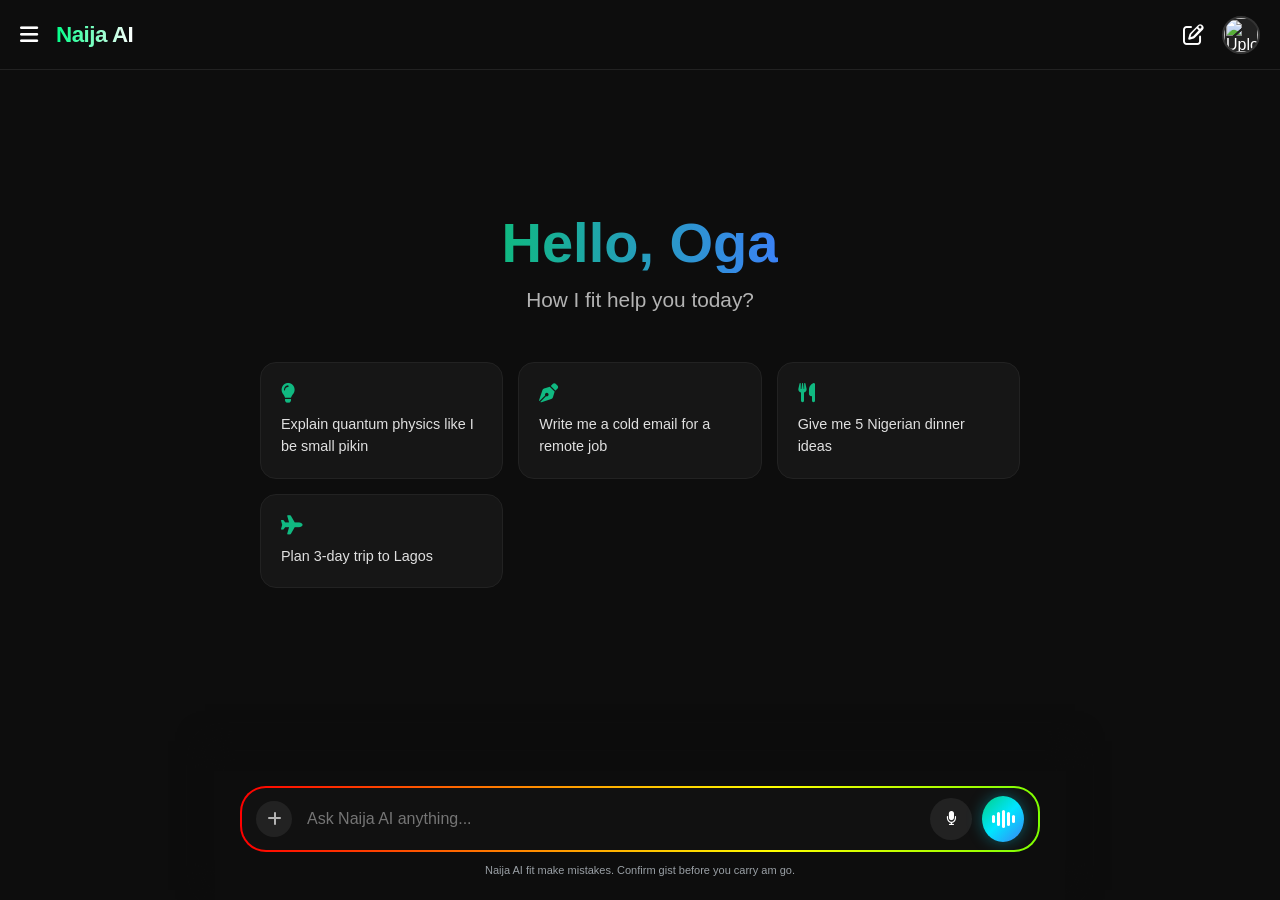
==== 9ja-ai/index.html @ 0561d351 "Update index.html" ====
<!DOCTYPE html>
<html lang="en">
<head>
    <meta charset="UTF-8">
    <meta name="viewport" content="width=device-width, initial-scale=1.0, maximum-scale=1.0, user-scalable=no">
    <title>Naija AI | Built by Emmanuel Odedina</title>
    <link rel="stylesheet" href="style.css">
    <link rel="stylesheet" href="https://cdnjs.cloudflare.com/ajax/libs/font-awesome/6.0.0/css/all.min.css">
 <link rel="stylesheet"href="https://cdnjs.cloudflare.com/ajax/libs/prism/1.29.0/themes/prism-tomorrow.min.css">
</head>
<body>
    <div class="app-container">
        <header class="main-interface">
            <div class="top-nav">
                <div class="nav-left">
                    <button id="menuBtn" class="icon-btn"><i class="fas fa-bars"></i></button>
                    <span class="logo-brand">Naija AI</span>
                </div>
                <div class="nav-right">
                    <button id="newChatBtn" class="icon-btn action-icon" onclick="window.location.reload()"><i class="far fa-edit"></i></button>
                    <div class="profile-wrapper">
                        <label for="profilePictureUpload" class="profile-area">
                            <img id="userImg" src="default-avatar.png" class="user-avatar" title="Upload new photo">
                            <input type="file" id="profilePictureUpload" hidden accept="image/*">
                        </label>
                    </div>
                </div>
            </div>
        </header>

        <main id="chatDisplay" class="chat-content">
            
            <div id="welcomeScreen" class="welcome-container">
                <h1 class="greeting">Hello, <span id="userName">Oga</span></h1>
                <p class="intro-text">How I fit help you today?</p>
                
                <div class="suggestion-grid">
                    <div class="suggestion-card" onclick="useSuggestion('Explain quantum physics like I be small pikin')">
                        <i class="fas fa-lightbulb"></i>
                        <p>Explain quantum physics like I be small pikin</p>
                    </div>
                    <div class="suggestion-card" onclick="useSuggestion('Write me a cold email for a remote job')">
                        <i class="fas fa-pen-nib"></i>
                        <p>Write me a cold email for a remote job</p>
                    </div>
                    <div class="suggestion-card" onclick="useSuggestion('Give me 5 Nigerian dinner ideas')">
                        <i class="fas fa-utensils"></i>
                        <p>Give me 5 Nigerian dinner ideas</p>
                    </div>
                    <div class="suggestion-card" onclick="useSuggestion('Plan 3-day trip to Lagos')">
                        <i class="fas fa-plane"></i>
                        <p>Plan 3-day trip to Lagos</p>
                    </div>
                </div>
            </div>
            
            <div id="thinkingIndicator" class="thinking-wrapper" style="display: none;">
                <div class="spinner"></div>
                <p class="thinking-text">Naija AI dey think...</p>
            </div>
        </main>

<footer class="rainbow-input-section">
    <div class="rainbow-border-box">
        <div class="input-container" id="expandingContainer">
            
    <div id="imagePreviewContainer" style="display: none;">
                <div class="preview-wrapper">
                    <img id="imagePreview" src="" alt="Preview">
                    <button id="removeImgBtn" type="button">&times;</button>
                </div>
            </div>

            <div class="input-row">
                <label for="imageUpload" class="plus-btn" title="Upload image">
                    <i class="fas fa-plus"></i> 
                </label>
                <input type="file" id="imageUpload" accept="image/*" style="opacity: 0; position: absolute; width: 1px; height: 1px; pointer-events: none;">
                
<textarea
    id="userInput"
    rows="1"
    placeholder="Ask Naija AI anything..."
    autocomplete="off"
    autocorrect="off"
    autocapitalize="sentences"
    spellcheck="false"></textarea>
                
                <div class="button-group">

<!-- Microphone -->
    <button
        class="mic-btn"
        id="micBtn"
        aria-label="Microphone">

        <i class="fas fa-microphone"></i>

    </button>
                    
    <!-- Voice Mode -->
    <button class="voice-btn" id="voiceBtn" aria-label="Voice conversation">

    <div class="voice-orb">
        <span></span>
        <span></span>
        <span></span>
        <span></span>
        <span></span>
    </div>

    </button>

    <!-- Send -->
            <button
                 class="arrow-send-btn"
                  id="sendBtn"
                  style="display:none;">

                <i class="fas fa-arrow-up"></i>

               </button>

              </div>
            </div>

        </div>
    </div>
    <p class="disclaimer">Naija AI fit make mistakes. Confirm gist before you carry am go.</p>
</footer>
        
        <div id="sidebar" class="sidebar">
            <div class="sidebar-header">
                <h3>Senior Features</h3>
                <button id="closeSidebar" class="icon-btn"><i class="fas fa-times"></i></button>
            </div>
            <ul class="feature-list">
                <li onclick="window.location.reload()"><i class="fas fa-plus"></i> New Gist</li>
                <li onclick="alert('Image mode coming soon!')"><i class="fas fa-image"></i> Create Image</li>
                <li id="logoutBtn"><i class="fas fa-sign-out-alt"></i> Log Out</li>
            </ul>
        </div>
    </div>

    <script src="https://cdnjs.cloudflare.com/ajax/libs/prism/1.29.0/prism.min.js"></script>

    <script src="https://cdnjs.cloudflare.com/ajax/libs/prism/1.29.0/components/prism-javascript.min.js"></script>

    <script src="https://cdnjs.cloudflare.com/ajax/libs/prism/1.29.0/components/prism-css.min.js"></script>

    <script src="https://cdnjs.cloudflare.com/ajax/libs/prism/1.29.0/components/prism-markup.min.js"></script>

    <script src="https://cdnjs.cloudflare.com/ajax/libs/prism/1.29.0/components/prism-json.min.js"></script>

    <script src="https://cdnjs.cloudflare.com/ajax/libs/prism/1.29.0/components/prism-python.min.js"></script>
    
    <script src="https://cdn.jsdelivr.net/npm/@supabase/supabase-js@2"></script>
    <script src="script.js" defer></script>
</body>
</html>
---- 9ja-ai/style.css ----
/* --- NAIJA AI MASTER STYLE (CHATGPT ARRANGED VERSION) --- */
:root {
    --bg: #0d0d0d;
    --card: #1a1a1a;
    --accent: #00ff88;
    --primary: #10b981;
    --error: #ff4d4d;
    --text: #ffffff;
    --text-dim: #b3b3b3;
    --border: #222;
}

* {
    margin: 0;
    padding: 0;
    box-sizing: border-box;
    font-family: 'Inter', -apple-system, BlinkMacSystemFont, sans-serif;
}

body {
    background-color: var(--bg);
    color: var(--text);
    height: 100vh;
    width: 100vw;
    overflow: hidden;
}

.app-container {
    display: flex;
    flex-direction: column;
    height: 100%;
}

/* --- FIXED TOP HEADER AREA --- */
.main-interface {
    position: fixed;
    top: 0;
    width: 100%;
    height: 70px;
    background: var(--bg);
    z-index: 1000;
    border-bottom: 1px solid var(--border);
    display: flex;
    align-items: center;
}

.top-nav {
    display: flex;
    justify-content: space-between;
    align-items: center;
    width: 100%;
    padding: 0 20px;
}

.nav-left,
.nav-right {
    display: flex;
    align-items: center;
    gap: 18px;
}

.logo-brand {
    font-size: 1.4rem;
    font-weight: 800;
    letter-spacing: -0.5px;
    background: linear-gradient(90deg, #00ff88, #ffffff);
    -webkit-background-clip: text;
    -webkit-text-fill-color: transparent;
}

.profile-area {
    width: 38px;
    height: 38px;
    border-radius: 50%;
    overflow: hidden;
    border: 2px solid #333;
    cursor: pointer;
    transition: 0.3s;
    background: #222;
    display: flex;
    justify-content: center;
    align-items: center;
}

.profile-area:hover {
    border-color: var(--accent);
}

.user-avatar {
    width: 100%;
    height: 100%;
    object-fit: cover;
}

.icon-btn {
    background: none;
    border: none;
    color: white;
    font-size: 1.3rem;
    cursor: pointer;
}

/* --- CHAT CONTENT --- */
.chat-content {
    flex: 1;
    overflow-y: auto;
    padding: 90px 14px 190px;
    display: flex;
    flex-direction: column;
    gap: 8px;
    scroll-behavior: smooth;
    -webkit-overflow-scrolling: touch;
}

/* SCROLLBAR */
.chat-content::-webkit-scrollbar {
    width: 4px;
}

.chat-content::-webkit-scrollbar-thumb {
    background: #333;
    border-radius: 10px;
}

/* --- CHAT DISPLAY --- */
#chatDisplay {
    display: flex;
    flex-direction: column;
    gap: 18px;
    width: 100%;
}

/* --- WELCOME SCREEN --- */
.welcome-container {
    margin: auto;
    display: flex;
    flex-direction: column;
    align-items: center;
    justify-content: center;

    width: 100%;
    max-width: 800px;

    text-align: center;
    padding: 40px 20px;

    animation: fadeIn 0.8s ease;
}

@keyframes fadeIn {
    from {
        opacity: 0;
        transform: translateY(10px);
    }

    to {
        opacity: 1;
        transform: translateY(0);
    }
}

.greeting {
    font-size: clamp(2rem, 8vw, 3.5rem);
    font-weight: 700;
    background: linear-gradient(to right, #10b981, #3b82f6);
    -webkit-background-clip: text;
    -webkit-text-fill-color: transparent;
    margin-bottom: 15px;
    line-height: 1.1;
}

.intro-text {
    color: var(--text-dim);
    font-size: clamp(1rem, 4vw, 1.3rem);
    margin-bottom: 50px;
}

/* --- SUGGESTIONS --- */
.suggestion-grid {
    display: grid;
    grid-template-columns: repeat(auto-fit, minmax(180px, 1fr));
    gap: 15px;
    width: 100%;
}

.suggestion-card {
    background: #161616;
    border: 1px solid #222;
    padding: 20px;
    border-radius: 16px;
    cursor: pointer;
    transition: all 0.3s ease;

    text-align: left;
    display: flex;
    flex-direction: column;
    gap: 12px;
}

.suggestion-card:hover {
    background: #1e1e1e;
    border-color: var(--primary);
    transform: translateY(-4px);
}

.suggestion-card i {
    color: var(--primary);
    font-size: 1.2rem;
}

.suggestion-card p {
    margin: 0;
    font-size: 0.9rem;
    color: #e0e0e0;
    line-height: 1.5;
}

/* ========================================================= */
/* ================= CHATGPT STYLE MESSAGES ================= */
/* ========================================================= */

/* AI MESSAGE CONTAINER */
.ai-msg-container {
    width: 100%;
    display: flex;
    flex-direction: column;
    align-items: flex-start;
    margin: 10px 0;
}

/* AI MESSAGE */
.ai-msg-bubble {
    max-width: min(90%, 750px);

    background: transparent;
    border: none;

    color: #ffffff;

    padding: 0;
    margin: 0;

    font-size: 15px;
    line-height: 1.7;

    white-space: normal;
    word-break: break-word;
    overflow-wrap: break-word;

    text-align: left;
    display: block;
}

/* REMOVE EXTRA SPACING */
.ai-msg-bubble *{
margin: 0 !important;
padding: 0 !important;
text-indent: 0 !important;
line-height: 1.7 !important;
}

.ai-msg-bubble p {
    display: block !important;
}

.ai-msg-bubble h1,
.ai-msg-bubble h2,
.ai-msg-bubble h3{
    margin:14px 0 8px;
    font-weight:700;
}

.ai-msg-bubble ul{
    padding-left:22px;
    margin:8px 0;
}

.ai-msg-bubble li{
    margin:6px 0;
}

.ai-msg-bubble blockquote{
    border-left:4px solid #10a37f;
    padding-left:12px;
    margin:12px 0;
    opacity:.9;
}

/* Inline code only */
.ai-msg-bubble :not(pre) > code{
    background:#2d2d2d;
    padding:2px 5px;
    border-radius:4px;
    font-family:monospace;
}

.ai-msg-bubble a{
    color:#4ea3ff;
    text-decoration:none;
}

.ai-msg-bubble a:hover{
    text-decoration:underline;
}

.typing-cursor{

display:inline-block;

margin-left:2px;

animation:blink 1s infinite;

font-weight:bold;

}

@keyframes blink{

0%{opacity:1;}

50%{opacity:0;}

100%{opacity:1;}

}

/* AI MESSAGE WRAPPER */
.ai-message-wrapper {
    display: flex;
    flex-direction: column;

    max-width: 100%;

    gap: 4px;

    width: 100%;
}

/* AI ACTIONS */
.ai-message-wrapper .message-actions {
    display: flex;
    align-items: center;

    gap: 4px;

    margin-top: 4px;

    opacity: 1;

    flex-wrap: wrap;

    justify-content: flex-start;
}

/* USER MESSAGE */
.user-msg-container {
    width: 100%;
    display: flex;
    justify-content: flex-end;
    align-items: flex-start;
    margin: 6px 0;
    animation: fadeIn 0.25s ease;
}

/* stack bubble above actions, keep everything right-aligned */
.user-message-wrapper {
    display: inline-flex;
    flex-direction: column;
    align-items: flex-end;
    width: auto;
    max-width: 75%;
    margin-left: auto;
    gap: 6px;
}

/* bubble: prevent collapsing for short phrases and allow normal wrapping for long messages */
.user-msg-bubble {
    background: #2a2a2a;
    color: #fff;

    padding: 10px 14px;
    border-radius: 18px;

    display: inline-block;
    width: auto;
    min-width: 72px;               /* <- increase so short phrases like \"Ok na\" stay on one line */
    max-width: 100%;

    line-height: 1.45;
    font-size: 15px;
    text-align: left;

    white-space: normal;           /* allow wrapping when message is long */
    word-break: normal;            /* avoid breaking words unexpectedly */
    overflow-wrap: break-word;

    box-shadow: 0 2px 8px rgba(0,0,0,.25);
    vertical-align: middle;
}

/* actions sit below the bubble in a horizontal row */
.user-message-wrapper .message-actions {
    display: flex;
    flex-direction: row;
    gap: 8px;
    align-items: center;
    justify-content: flex-end;
    flex-shrink: 0;
    margin-top: 0;
    padding: 0;
}

/* icon button sizing */
.user-message-wrapper .msg-action-btn {
    width: 32px;
    height: 32px;
    border-radius: 8px;
    display: inline-flex;
    align-items: center;
    justify-content: center;
}

/* images inside bubble shouldn't expand height */
.user-msg-bubble img {
    max-width: 100%;
    height: auto;
    display: block;
}

/* small-screen fallback */
@media (max-width: 360px) {
    .user-message-wrapper { max-width: 85%; }
    .user-msg-bubble { padding: 8px 10px; min-width: 56px; }
}

/* MESSAGE TEXT */
.msg-text {
    width: 100%;
    line-height: 1.8;
    color: #f5f5f5;
}

/* EDIT BUTTON */
.user-msg-container .edit-btn {
    position: static;

    width: 32px;
    height: 32px;

    border: none;
    border-radius: 8px;

    background: transparent;

    color: #9ca3af;

    display: flex;
    justify-content: center;
    align-items: center;

    cursor: pointer;

    transition: all 0.2s ease;
}

.user-msg-container .edit-btn:hover {
    background: rgba(255,255,255,0.08);
    color: #ffffff;
}

/* --- THINKING INDICATOR --- */
#thinkingIndicator {
    display: none;
    align-self: flex-start;
    align-items: center;
    gap: 10px;

    padding: 8px 0;

    color: var(--accent);
    font-style: italic;
    font-size: 14px;
}

#thinkingIndicator::before {
    content: '';

    width: 8px;
    height: 8px;

    background: var(--accent);
    border-radius: 50%;

    animation: pulse 1.5s infinite;
}

@keyframes pulse {
    0% {
        opacity: 0.4;
        transform: scale(0.9);
    }

    50% {
        opacity: 1;
        transform: scale(1.1);
    }

    100% {
        opacity: 0.4;
        transform: scale(0.9);
    }
}

/* --- INPUT SECTION --- */
.rainbow-input-section {
    position: fixed;
    bottom: 0;
    left: 50%;
    transform: translateX(-50%);

    width: 100%;
    max-width: 850px;

    padding: 15px 15px 20px 15px;

    background: var(--bg);

    box-shadow: 0 -20px 25px 10px var(--bg);

    z-index: 1000;

    display: flex;
    flex-direction: column;
    align-items: center;
    gap: 8px;
}

/* RAINBOW */
.rainbow-border-box {
    padding: 2px;

    border-radius: 26px;

    background: linear-gradient(
        90deg,
        #ff0000,
        #ffff00,
        #00ff00,
        #00ffff,
        #0000ff,
        #ff00ff,
        #ff0000
    );

    background-size: 400%;

    animation: moveRainbow 8s linear infinite;

    width: 100%;
    max-width: 800px;
}

@keyframes moveRainbow {
    0% {
        background-position: 0%;
    }

    100% {
        background-position: 400%;
    }
}

/* INPUT BOX */
.input-container {

    background: #111;

    border-radius: 24px;

    display: flex;
    flex-direction: column;

    padding: 10px 14px;

    gap: 10px;

    min-height: 52px;

    max-height: 240px;
}

/* Row */

.input-row {

    display: flex;

    align-items: center;

    width: 100%;

    gap: 10px;
}

/* TEXTAREA */

#userInput {

    flex: 1;

    background: transparent;

    border: none;

    outline: none;

    color: white;

    font-size: 16px;

    font-family: inherit;

    line-height: 24px;

    resize: none;

    overflow-y: hidden;

    min-height: 24px;

    max-height: 180px;

    padding: 0;

    margin: 0;
    
    white-space: pre-wrap;

    word-break: break-word;

    align-self: center;
}

/* IMAGE PREVIEW */
#imagePreviewContainer {
    display: none;

    width: 100%;

    padding: 6px 0 10px 0;

    border-bottom: 1px solid rgba(255,255,255,0.1);

    margin-bottom: 8px;

    align-items: center;
    justify-content: flex-start;
}

.preview-wrapper {
    position: relative;

    width: 60px;
    height: 60px;
}

#imagePreview {
    width: 100%;
    height: 100%;

    object-fit: cover;

    border-radius: 8px;

    border: 2px solid var(--accent);
}

#removeImgBtn {
    position: absolute;

    top: -5px;
    right: -5px;

    background: #ff4d4d;
    color: #ffffff;

    border: none;
    border-radius: 50%;

    width: 20px;
    height: 20px;

    font-size: 14px;

    display: flex;
    align-items: center;
    justify-content: center;

    cursor: pointer;
}

/* Right side buttons */
.button-group{
    display:flex;
    align-items:center;
    gap:10px;
}

/* Microphone */

.mic-btn{
    
    background:#222;

    color:#ffffff;

    cursor:pointer;

    transition:.25s;
}

.mic-btn:hover{
    background:#333;
    transform:scale(1.05);
}

.mic-btn,
.voice-btn,
.arrow-send-btn{

    width:42px;
    height:42px;

    border:none;
    border-radius:50%;

    display:flex;
    align-items:center;
    justify-content:center;

    flex-shrink:0;
}

/* ===========================
   NAIJA AI VOICE BUTTON
=========================== */

.voice-btn{

    border:none;

    background:transparent;

    cursor:pointer;

    padding:0;

    display:flex;

    align-items:center;

    justify-content:center;

}

/* Circle */

.voice-orb{

    width:46px;

    height:46px;

    border-radius:50%;

    display:flex;

    align-items:center;

    justify-content:center;

    gap:2px;

    background:linear-gradient(
        135deg,
        #00d084,
        #00e5ff,
        #3b82f6
    );

    box-shadow:0 0 15px rgba(0,229,255,.35);

    overflow:hidden;

}

/* Static waveform */

.voice-orb span{

    width:3px;

    background:#ffffff;

    border-radius:999px;

}

/* Heights */

.voice-orb span:nth-child(1){

    height:8px;

}

.voice-orb span:nth-child(2){

    height:14px;

}

.voice-orb span:nth-child(3){

    height:18px;

}

.voice-orb span:nth-child(4){

    height:14px;

}

.voice-orb span:nth-child(5){

    height:8px;

}

/* Send */

.arrow-send-btn{

    background:#fff;

    color:#000;

    cursor:pointer;

    transition:.25s;
}

.arrow-send-btn:hover{
    transform:scale(1.05);
}

.disclaimer{
    font-size:11px;
    color:#9aa0a6;
    text-align:center;
    padding:4px 0;
}

/* SIDEBAR */
.sidebar {
    position: fixed;
    top: 0;
    left: -280px;

    width: 260px;
    height: 100%;

    background: #111;

    border-right: 1px solid #222;

    transition: 0.3s ease;

    z-index: 2000;

    padding: 25px;
}

.sidebar.active {
    left: 0;
}

.feature-list {
    list-style: none;
    margin-top: 20px;
}

.feature-list li {
    padding: 15px 0;

    border-bottom: 1px solid #222;

    cursor: pointer;

    display: flex;
    align-items: center;
    gap: 12px;

    color: var(--text-dim);
}

/* ===========================
   CODE BLOCK
=========================== */

.code-block{
    margin:18px 0;
    background:#0d1117;
    border:1px solid #30363d;
    border-radius:12px;
    overflow:hidden;
}

/* Header */

.code-header{
    display:flex;
    justify-content:space-between;
    align-items:center;
    padding:12px 16px;
    background:#161b22;
    border-bottom:1px solid #30363d;
}

.code-header span{
    color:#8b949e;
    font-size:13px;
    font-weight:600;
    letter-spacing:.5px;
    text-transform:uppercase;
}

/* Copy button */

.copy-code-btn{
    display:flex;
    align-items:center;
    gap:6px;
    background:none;
    border:none;
    color:#8b949e;
    cursor:pointer;
    font-size:13px;
    padding:6px 10px;
    border-radius:6px;
    transition:.2s;
}

.copy-code-btn:hover{
    background:#21262d;
    color:#fff;
}

/* Code area */

.code-block pre{
    margin:0;
    padding:18px;
    overflow-x:auto;
    background:#0d1117;
}

/* Remove the ugly grey background */

.code-block pre code{
    display:block;
    background:none !important;
    padding:0 !important;
    margin:0 !important;
    border:none !important;
    border-radius:0 !important;

    color:#e6edf3;

    font-family:
        Consolas,
        Monaco,
        "Courier New",
        monospace;

    font-size:14px;
    line-height:1.75;
    white-space:pre;
}

/* Nice scrollbar */

.code-block pre::-webkit-scrollbar{
    height:8px;
}

.code-block pre::-webkit-scrollbar-thumb{
    background:#444;
    border-radius:4px;
}

.code-block pre::-webkit-scrollbar-track{
    background:transparent;
}

/* IMAGE INSIDE CHAT */
.msg-image-container {
    width: 100%;
    max-width: 240px;

    border-radius: 12px;

    overflow: hidden;

    border: 1px solid rgba(255,255,255,0.15);

    background: #111;
}

.msg-image-container img {
    width: 100%;
    height: auto;
    object-fit: contain;
    display: block;
}

/* SPEAK BUTTON */
.speak-btn-text {
    background: #222;

    border: 1px solid #444;

    color: white;

    padding: 6px 12px;

    border-radius: 18px;

    font-size: 0.85rem;
    font-weight: 600;

    display: flex;
    align-items: center;
    gap: 6px;

    cursor: pointer;

    transition: 0.2s;

    white-space: nowrap;

    margin-right: 5px;
}

.speak-btn-text i {
    font-size: 0.8rem;
    color: var(--accent);
}

.speak-btn-text:hover {
    background: #333;
    border-color: var(--accent);
}

.button-group {
    display: flex;
    align-items: center;
    flex-shrink: 0;
}

/* PLUS BUTTON */
.plus-btn {
    width: 36px;
    height: 36px;

    display: flex;
    align-items: center;
    justify-content: center;

    border-radius: 50%;

    background: #222;

    color: var(--text-dim);

    cursor: pointer;

    transition: all 0.3s ease;

    margin-right: 5px;

    flex-shrink: 0;
}

.plus-btn:hover {
    background: #333;
    color: var(--accent);
    transform: rotate(90deg);
}

.plus-btn i {
    font-size: 1rem;
}

/* MOBILE OPTIMIZATION */
@media (max-width: 768px) {

    .chat-content {
        padding-left: 12px;
        padding-right: 12px;
    }

    .ai-msg-bubble {
        max-width: 100%;
        font-size: 15px;
        line-height: 1.9;
    }

    .user-msg-bubble {
        max-width: 88%;
        font-size: 15px;
    }

    .greeting {
        font-size: 2.3rem;
    }

    .intro-text {
        font-size: 1rem;
    }
}

/* --- SEND BUTTON FIX --- */
.arrow-send-btn,
#sendBtn {
    width: 42px !important;
    height: 42px !important;
    min-width: 42px !important;

    border-radius: 50% !important;
    border: none !important;

    background: linear-gradient(135deg, #00ff88, #00bfff) !important;
    color: #000 !important;

    display: none; /* JS controls visibility */

    align-items: center !important;
    justify-content: center !important;

    cursor: pointer !important;

    font-size: 18px !important;
    font-weight: bold !important;

    transition: all 0.25s ease !important;

    flex-shrink: 0 !important;

    box-shadow: 0 0 12px rgba(0,255,136,0.35);
}

.arrow-send-btn:hover,
#sendBtn:hover {
    transform: scale(1.06);
    box-shadow: 0 0 18px rgba(0,255,136,0.55);
}

/* ICON FIX */
.arrow-send-btn i,
#sendBtn i {
    color: #000 !important;
    font-size: 16px !important;
}

/* ACTIVE STATE */
.arrow-send-btn:active,
#sendBtn:active {
    transform: scale(0.96);
}

/* Buttons */
.msg-action-btn {
    width: 32px;
    height: 32px;

    border: none;
    border-radius: 8px;

    background: transparent;
    color: #9ca3af;

    display: flex;
    align-items: center;
    justify-content: center;

    cursor: pointer;

    transition: all 0.2s ease;
}

/* Hover effect */
.msg-action-btn:hover {
    background: rgba(255,255,255,0.08);
    color: #ffffff;
}

/* Active states */
.active-like {
    color: #10b981 !important;
}

.active-dislike {
    color: #ef4444 !important;
}

/* Mobile */
@media (max-width: 768px) {

    .message-actions {
        gap: 2px;
        margin-top: 3px;
    }

    .msg-action-btn {
        width: 28px;
        height: 28px;
        font-size: 13px;
    }
}

/* Feedback toast: ensure visible and above other UI */
#feedbackToast {
  position: fixed;
  bottom: 120px;                     /* sits above the input section */
  left: 50%;
  transform: translateX(-50%) translateY(8px);
  background: #202123;
  color: #ffffff;
  padding: 12px 18px;
  border-radius: 12px;
  font-size: 14px;
  border: 1px solid rgba(255,255,255,0.08);
  opacity: 0;
  pointer-events: none;
  z-index: 9999;                     /* make sure it's on top */
  transition: opacity 0.25s ease, transform 0.25s ease;
}

/* show -> visible & clickable */
#feedbackToast.show {
  opacity: 1;
  transform: translateX(-50%) translateY(0);
  pointer-events: auto;
}
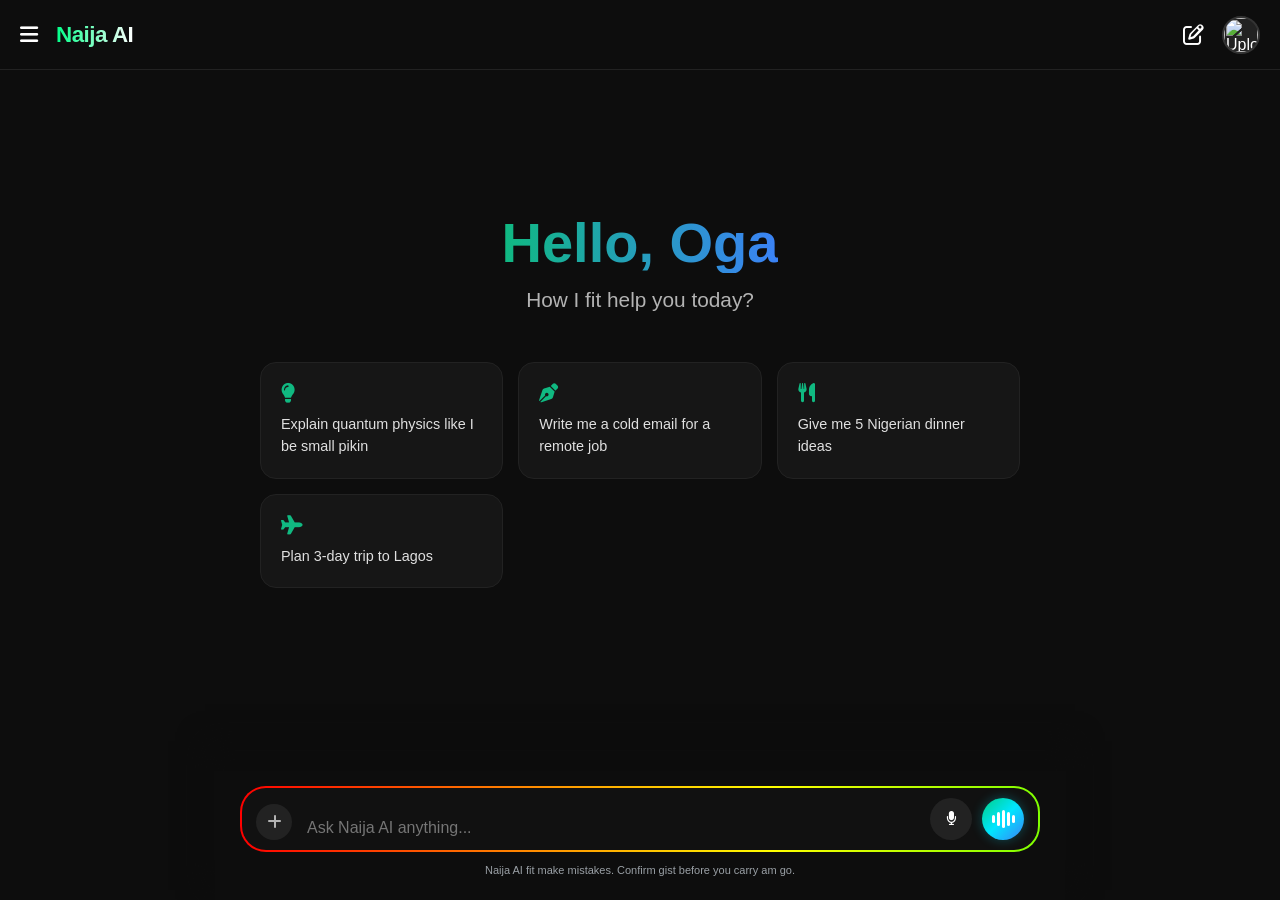
==== commit 5fe21cfe: "Update index.html" ====
--- a/9ja-ai/index.html
+++ b/9ja-ai/index.html
@@ -7,6 +7,36 @@
     <link rel="stylesheet" href="style.css">
     <link rel="stylesheet" href="https://cdnjs.cloudflare.com/ajax/libs/font-awesome/6.0.0/css/all.min.css">
  <link rel="stylesheet"href="https://cdnjs.cloudflare.com/ajax/libs/prism/1.29.0/themes/prism-tomorrow.min.css">
+    
+    <!-- MathJax configuration -->
+    <script>
+        window.MathJax = {
+            tex: {
+                inlineMath: [['\\(', '\\)']],
+                displayMath: [['$$', '$$'], ['\\[', '\\]']]
+            },
+            options: {
+                skipHtmlTags: [
+                    'script',
+                    'noscript',
+                    'style',
+                    'textarea',
+                    'pre',
+                    'code'
+                ]
+            },
+            startup: {
+                typeset: false
+            }
+        };
+    </script>
+
+    <!-- Load MathJax -->
+    <script
+        defer
+        src="https://cdn.jsdelivr.net/npm/mathjax@3/es5/tex-mml-chtml.js">
+    </script>
+
 </head>
 <body>
     <div class="app-container">
--- a/9ja-ai/style.css
+++ b/9ja-ai/style.css
@@ -303,28 +303,6 @@
     text-decoration:underline;
 }
 
-.typing-cursor{
-
-display:inline-block;
-
-margin-left:2px;
-
-animation:blink 1s infinite;
-
-font-weight:bold;
-
-}
-
-@keyframes blink{
-
-0%{opacity:1;}
-
-50%{opacity:0;}
-
-100%{opacity:1;}
-
-}
-
 /* AI MESSAGE WRAPPER */
 .ai-message-wrapper {
     display: flex;
@@ -358,87 +336,123 @@
     width: 100%;
     display: flex;
     justify-content: flex-end;
-    align-items: flex-start;
-    margin: 6px 0;
+    margin: 14px 0;
+    padding: 0 8px;
     animation: fadeIn 0.25s ease;
 }
 
-/* stack bubble above actions, keep everything right-aligned */
 .user-message-wrapper {
-    display: inline-flex;
+    display: flex;
     flex-direction: column;
     align-items: flex-end;
-    width: auto;
-    max-width: 75%;
+    width: fit-content;
+    max-width: min(85%, 680px);
     margin-left: auto;
-    gap: 6px;
-}
-
-/* bubble: prevent collapsing for short phrases and allow normal wrapping for long messages */
+}
+
+/* USER BUBBLE */
 .user-msg-bubble {
+    background: #2f2f2f;
+    color: #ffffff;
+
+    padding: 10px 16px;
+    border-radius: 18px;
+
+    width: fit-content;
+    max-width: 100%;
+
+    font-size: 15px;
+    line-height: 1.55;
+
+    text-align: left;
+    white-space: normal;
+    word-break: normal;
+    overflow-wrap: anywhere;
+
+    border: none;
+    box-shadow: none;
+}
+
+/* MESSAGE TEXT */
+.user-msg-bubble .msg-text {
+    margin: 0;
+    padding: 0;
+
+    white-space: pre-wrap;
+    word-break: break-word;
+    line-height: 1.55;
+    color: #f5f5f5;
+}
+
+/* ACTIONS BELOW BUBBLE */
+.user-message-wrapper .message-actions {
+    display: flex;
+    flex-direction: row;
+    align-items: center;
+    justify-content: flex-end;
+
+    gap: 3px;
+    margin-top: 5px;
+    padding: 0;
+}
+
+/* ACTION BUTTONS */
+.user-message-wrapper .msg-action-btn {
+    width: 30px;
+    height: 30px;
+
+    display: flex;
+    align-items: center;
+    justify-content: center;
+
+    background: transparent;
+    border: none;
+    border-radius: 8px;
+
+    color: #8e8e8e;
+    cursor: pointer;
+
+    transition: background 0.2s ease, color 0.2s ease;
+}
+
+.user-message-wrapper .msg-action-btn:hover {
     background: #2a2a2a;
-    color: #fff;
-
-    padding: 10px 14px;
-    border-radius: 18px;
-
-    display: inline-block;
-    width: auto;
-    min-width: 72px;               /* <- increase so short phrases like \"Ok na\" stay on one line */
-    max-width: 100%;
-
-    line-height: 1.45;
-    font-size: 15px;
-    text-align: left;
-
-    white-space: normal;           /* allow wrapping when message is long */
-    word-break: normal;            /* avoid breaking words unexpectedly */
-    overflow-wrap: break-word;
-
-    box-shadow: 0 2px 8px rgba(0,0,0,.25);
-    vertical-align: middle;
-}
-
-/* actions sit below the bubble in a horizontal row */
-.user-message-wrapper .message-actions {
-    display: flex;
-    flex-direction: row;
-    gap: 8px;
-    align-items: center;
-    justify-content: flex-end;
-    flex-shrink: 0;
-    margin-top: 0;
-    padding: 0;
-}
-
-/* icon button sizing */
-.user-message-wrapper .msg-action-btn {
-    width: 32px;
-    height: 32px;
-    border-radius: 8px;
-    display: inline-flex;
-    align-items: center;
-    justify-content: center;
-}
-
-/* images inside bubble shouldn't expand height */
+    color: #ffffff;
+}
+
+/* USER IMAGE */
 .user-msg-bubble img {
-    max-width: 100%;
+    display: block;
+    max-width: min(300px, 100%);
     height: auto;
-    display: block;
-}
-
-/* small-screen fallback */
+    border-radius: 12px;
+}
+
+/* MOBILE */
+@media (max-width: 600px) {
+    .user-msg-container {
+        padding: 0 4px;
+    }
+
+    .user-message-wrapper {
+        max-width: 88%;
+    }
+
+    .user-msg-bubble {
+        padding: 9px 14px;
+        font-size: 15px;
+        border-radius: 17px;
+    }
+}
+
 @media (max-width: 360px) {
-    .user-message-wrapper { max-width: 85%; }
-    .user-msg-bubble { padding: 8px 10px; min-width: 56px; }
-}
-
-/* MESSAGE TEXT */
-.msg-text {
-    width: 100%;
-    line-height: 1.8;
-    color: #f5f5f5;
+    .user-message-wrapper {
+        max-width: 90%;
+    }
+
+    .user-msg-bubble {
+        padding: 8px 12px;
+    }
 }
 
 /* EDIT BUTTON */
@@ -596,50 +610,63 @@
 
     display: flex;
 
-    align-items: center;
+    align-items: flex-end;
 
     width: 100%;
 
     gap: 10px;
 }
 
+/* BUTTON GROUP */
+
+.button-group{
+
+    display:flex;
+
+    align-items:flex-end;
+
+    gap:8px;
+
+    flex-shrink:0;
+
+    align-self:flex-end;
+}
+
 /* TEXTAREA */
 
-#userInput {
-
-    flex: 1;
-
-    background: transparent;
-
-    border: none;
-
-    outline: none;
-
-    color: white;
-
-    font-size: 16px;
-
-    font-family: inherit;
-
-    line-height: 24px;
-
-    resize: none;
-
-    overflow-y: hidden;
-
-    min-height: 24px;
-
-    max-height: 180px;
-
-    padding: 0;
-
-    margin: 0;
-    
-    white-space: pre-wrap;
-
-    word-break: break-word;
-
-    align-self: center;
+#userInput{
+
+    flex:1;
+
+    background:transparent;
+
+    border:none;
+
+    outline:none;
+
+    color:white;
+
+    font-size:16px;
+
+    font-family:inherit;
+
+    line-height:24px;
+
+    resize:none;
+
+    overflow-y:auto;
+
+    min-height:24px;
+
+    max-height:180px;
+
+    padding:0;
+
+    margin:0;
+
+    white-space:pre-wrap;
+
+    word-break:break-word;
 }
 
 /* IMAGE PREVIEW */
@@ -748,36 +775,34 @@
 
 .voice-btn{
 
-    border:none;
-
-    background:transparent;
+    background:none;
+
+    padding:0;
 
     cursor:pointer;
 
-    padding:0;
+    transition:opacity .2s ease;
+
+}
+
+.voice-btn:hover{
+
+    opacity:.9;
+
+}
+
+/* Voice Circle */
+
+.voice-orb{
+
+    width:100%;
+    height:100%;
+
+    border-radius:50%;
 
     display:flex;
 
     align-items:center;
-
-    justify-content:center;
-
-}
-
-/* Circle */
-
-.voice-orb{
-
-    width:46px;
-
-    height:46px;
-
-    border-radius:50%;
-
-    display:flex;
-
-    align-items:center;
-
     justify-content:center;
 
     gap:2px;
@@ -789,9 +814,7 @@
         #3b82f6
     );
 
-    box-shadow:0 0 15px rgba(0,229,255,.35);
-
-    overflow:hidden;
+    box-shadow:0 0 12px rgba(0,229,255,.28);
 
 }
 
@@ -801,43 +824,21 @@
 
     width:3px;
 
-    background:#ffffff;
+    background:#fff;
 
     border-radius:999px;
 
 }
 
-/* Heights */
-
-.voice-orb span:nth-child(1){
-
-    height:8px;
-
-}
-
-.voice-orb span:nth-child(2){
-
-    height:14px;
-
-}
-
-.voice-orb span:nth-child(3){
-
-    height:18px;
-
-}
-
-.voice-orb span:nth-child(4){
-
-    height:14px;
-
-}
-
-.voice-orb span:nth-child(5){
-
-    height:8px;
-
-}
+.voice-orb span:nth-child(1){ height:8px; }
+
+.voice-orb span:nth-child(2){ height:14px; }
+
+.voice-orb span:nth-child(3){ height:18px; }
+
+.voice-orb span:nth-child(4){ height:14px; }
+
+.voice-orb span:nth-child(5){ height:8px; }
 
 /* Send */
 
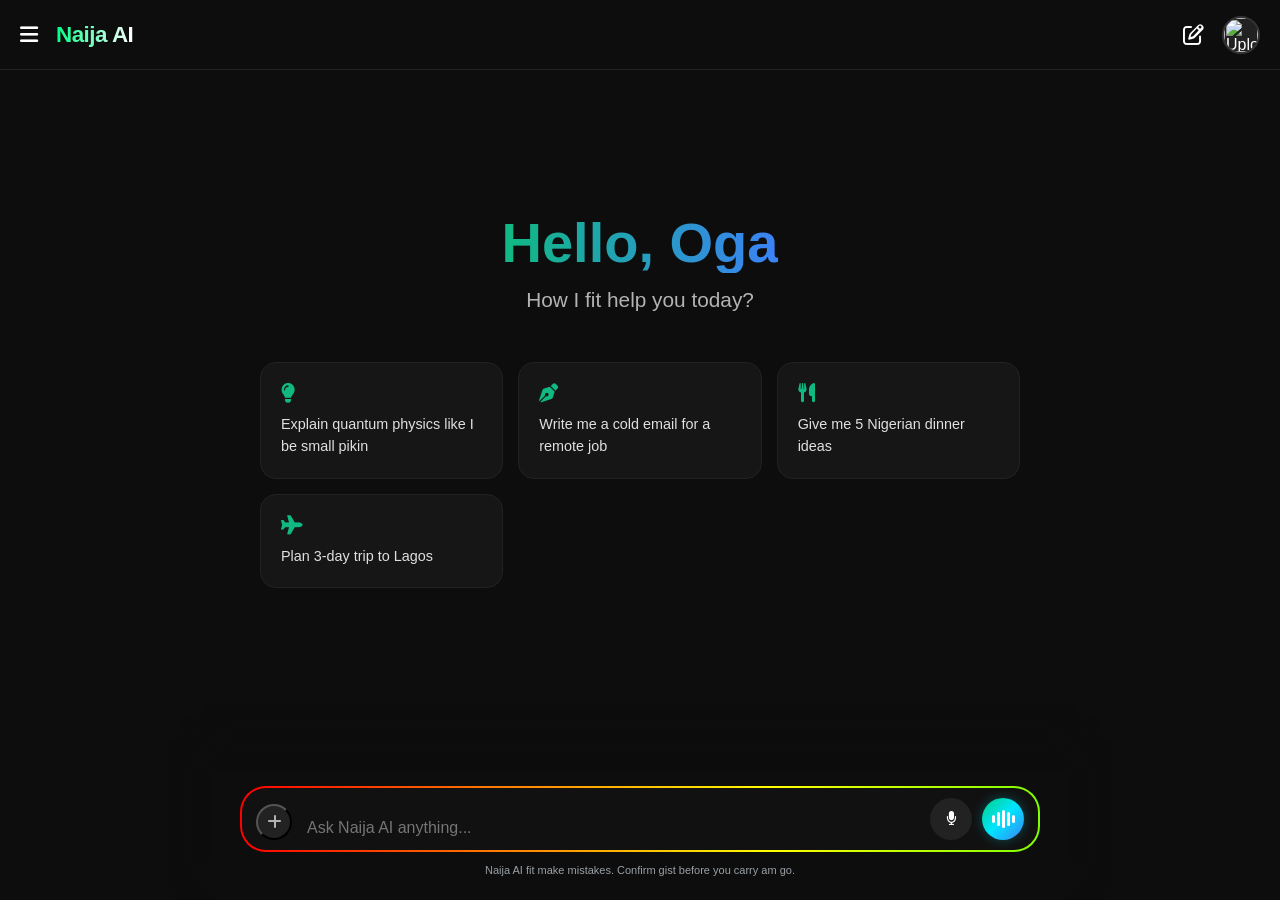
==== commit aa186a61: "Update index.html" ====
--- a/9ja-ai/index.html
+++ b/9ja-ai/index.html
@@ -94,27 +94,85 @@
     <div class="rainbow-border-box">
         <div class="input-container" id="expandingContainer">
             
-    <div id="imagePreviewContainer" style="display: none;">
-                <div class="preview-wrapper">
-                    <img id="imagePreview" src="" alt="Preview">
-                    <button id="removeImgBtn" type="button">&times;</button>
-                </div>
-            </div>
-
-            <div class="input-row">
-                <label for="imageUpload" class="plus-btn" title="Upload image">
-                    <i class="fas fa-plus"></i> 
-                </label>
-                <input type="file" id="imageUpload" accept="image/*" style="opacity: 0; position: absolute; width: 1px; height: 1px; pointer-events: none;">
-                
-<textarea
-    id="userInput"
-    rows="1"
-    placeholder="Ask Naija AI anything..."
-    autocomplete="off"
-    autocorrect="off"
-    autocapitalize="sentences"
-    spellcheck="false"></textarea>
+ <!-- Attachment Preview -->
+<div id="attachmentPreviewContainer" style="display: none;">
+    <div class="preview-wrapper">
+        <img id="imagePreview" src="" alt="Image preview" style="display: none;">
+
+        <div id="documentPreview" style="display: none;">
+            <i class="fas fa-file-alt"></i>
+            <span id="documentFileName"></span>
+        </div>
+
+        <button id="removeImgBtn" type="button" aria-label="Remove attachment">&times;</button>
+    </div>
+</div>
+
+<!-- Chat Input Row -->
+<div class="input-row">
+
+    <!-- Attachment Menu Button -->
+    <button
+        id="attachmentMenuBtn"
+        class="plus-btn"
+        type="button"
+        title="Attach a file or photo"
+        aria-label="Attach a file or photo"
+        aria-expanded="false">
+        <i class="fas fa-plus"></i>
+    </button>
+
+    <!-- Attachment Menu -->
+    <div id="attachmentMenu" class="attachment-menu" style="display: none;">
+
+        <button type="button" id="choosePhotoBtn">
+            <i class="fas fa-images"></i>
+            Upload photo
+        </button>
+
+        <button type="button" id="takePhotoBtn">
+            <i class="fas fa-camera"></i>
+            Take a photo
+        </button>
+
+        <button type="button" id="chooseDocumentBtn">
+            <i class="fas fa-file-alt"></i>
+            Upload document
+        </button>
+
+    </div>
+
+    <!-- Photo Upload -->
+    <input
+        type="file"
+        id="imageUpload"
+        accept="image/jpeg,image/png,image/webp"
+        hidden>
+
+    <!-- Camera Capture -->
+    <input
+        type="file"
+        id="cameraUpload"
+        accept="image/*"
+        capture="environment"
+        hidden>
+
+    <!-- Document Upload -->
+    <input
+        type="file"
+        id="documentUpload"
+        accept=".pdf,.docx,.txt,application/pdf,application/vnd.openxmlformats-officedocument.wordprocessingml.document,text/plain"
+        hidden>
+
+    <!-- Message Input -->
+    <textarea
+        id="userInput"
+        rows="1"
+        placeholder="Ask Naija AI anything..."
+        autocomplete="off"
+        autocorrect="off"
+        autocapitalize="sentences"
+        spellcheck="false"></textarea>
                 
                 <div class="button-group">
 
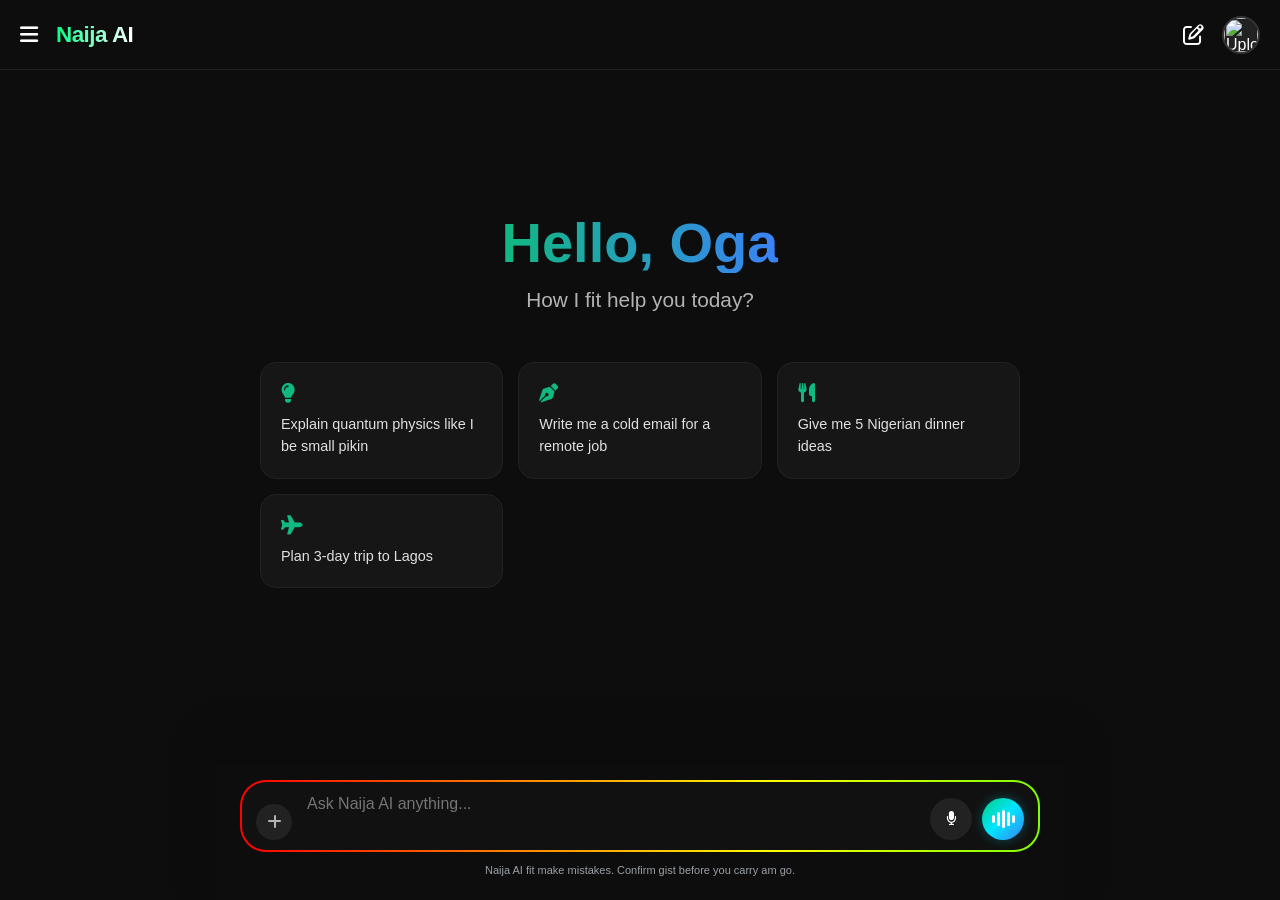
==== commit d6b49659: "Update index.html" ====
--- a/9ja-ai/index.html
+++ b/9ja-ai/index.html
@@ -93,86 +93,27 @@
 <footer class="rainbow-input-section">
     <div class="rainbow-border-box">
         <div class="input-container" id="expandingContainer">
-            
- <!-- Attachment Preview -->
-<div id="attachmentPreviewContainer" style="display: none;">
-    <div class="preview-wrapper">
-        <img id="imagePreview" src="" alt="Image preview" style="display: none;">
-
-        <div id="documentPreview" style="display: none;">
-            <i class="fas fa-file-alt"></i>
-            <span id="documentFileName"></span>
-        </div>
-
-        <button id="removeImgBtn" type="button" aria-label="Remove attachment">&times;</button>
-    </div>
+ 
+            <div id="imagePreviewContainer" style="display: none;">
+<div class="preview-wrapper">
+<img id="imagePreview" src="" alt="Preview">
+<button id="removeImgBtn" type="button">×</button>
+</div>
 </div>
 
-<!-- Chat Input Row -->
-<div class="input-row">
+<div class="input-row">  
+            <label for="imageUpload" class="plus-btn" title="Upload image">  
+                <i class="fas fa-plus"></i>   
+            </label>  
+            <input type="file" id="imageUpload" accept="image/*" style="opacity: 0; position: absolute; width: 1px; height: 1px; pointer-events: none;">
 
-    <!-- Attachment Menu Button -->
-    <button
-        id="attachmentMenuBtn"
-        class="plus-btn"
-        type="button"
-        title="Attach a file or photo"
-        aria-label="Attach a file or photo"
-        aria-expanded="false">
-        <i class="fas fa-plus"></i>
-    </button>
-
-    <!-- Attachment Menu -->
-    <div id="attachmentMenu" class="attachment-menu" style="display: none;">
-
-        <button type="button" id="choosePhotoBtn">
-            <i class="fas fa-images"></i>
-            Upload photo
-        </button>
-
-        <button type="button" id="takePhotoBtn">
-            <i class="fas fa-camera"></i>
-            Take a photo
-        </button>
-
-        <button type="button" id="chooseDocumentBtn">
-            <i class="fas fa-file-alt"></i>
-            Upload document
-        </button>
-
-    </div>
-
-    <!-- Photo Upload -->
-    <input
-        type="file"
-        id="imageUpload"
-        accept="image/jpeg,image/png,image/webp"
-        hidden>
-
-    <!-- Camera Capture -->
-    <input
-        type="file"
-        id="cameraUpload"
-        accept="image/*"
-        capture="environment"
-        hidden>
-
-    <!-- Document Upload -->
-    <input
-        type="file"
-        id="documentUpload"
-        accept=".pdf,.docx,.txt,application/pdf,application/vnd.openxmlformats-officedocument.wordprocessingml.document,text/plain"
-        hidden>
-
-    <!-- Message Input -->
-    <textarea
-        id="userInput"
-        rows="1"
-        placeholder="Ask Naija AI anything..."
-        autocomplete="off"
-        autocorrect="off"
-        autocapitalize="sentences"
-        spellcheck="false"></textarea>
+<textarea  
+    id="userInput"  
+    placeholder="Ask Naija AI anything..."  
+    autocomplete="off"  
+    autocorrect="off"  
+    autocapitalize="sentences"  
+    spellcheck="false"></textarea>
                 
                 <div class="button-group">
 
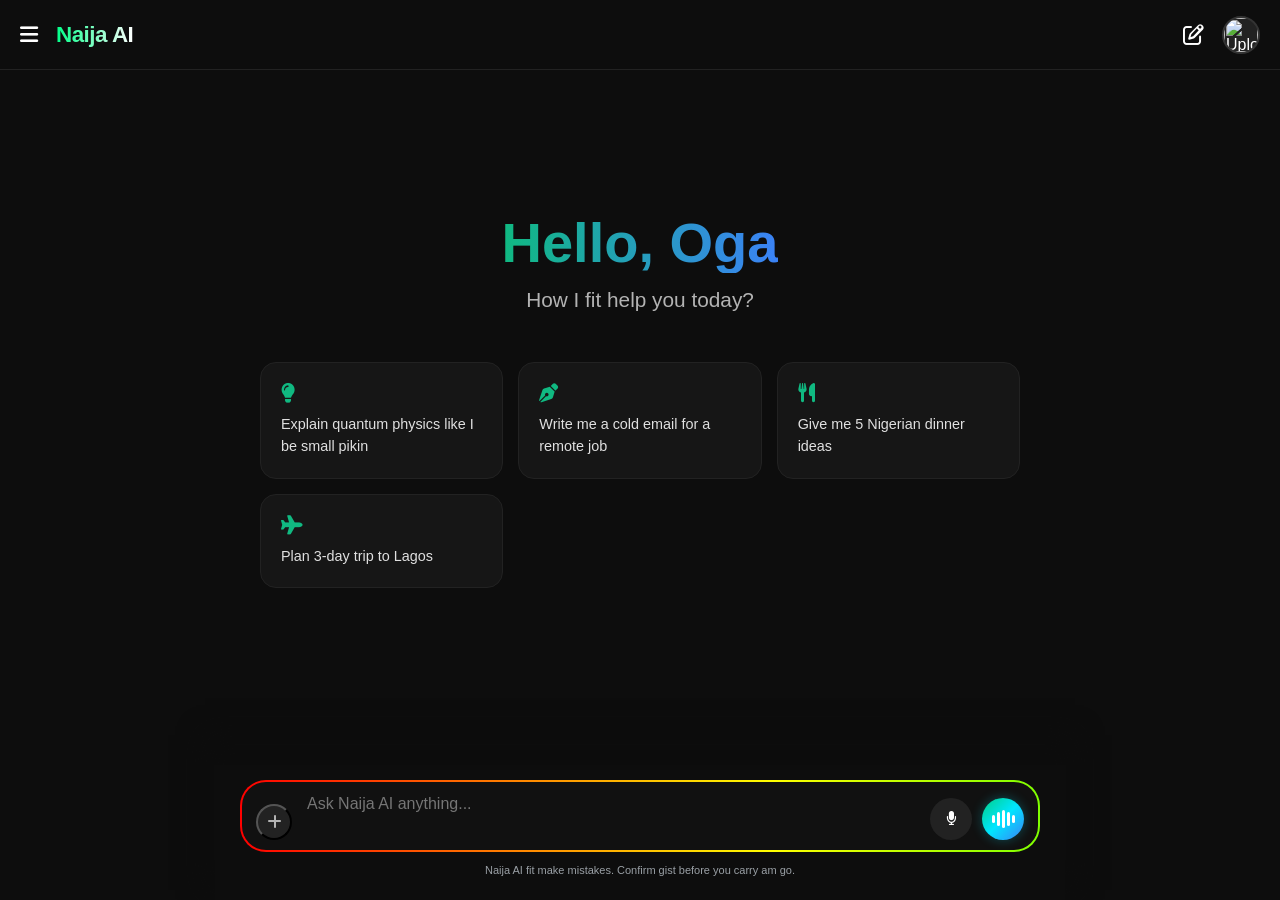
==== commit cd98ab8c: "Update index.html" ====
--- a/9ja-ai/index.html
+++ b/9ja-ai/index.html
@@ -94,20 +94,49 @@
     <div class="rainbow-border-box">
         <div class="input-container" id="expandingContainer">
  
-            <div id="imagePreviewContainer" style="display: none;">
-<div class="preview-wrapper">
-<img id="imagePreview" src="" alt="Preview">
-<button id="removeImgBtn" type="button">×</button>
+            <!-- Image Preview -->
+<div id="imagePreviewContainer" style="display: none;">
+    <div class="preview-wrapper">
+        <img id="imagePreview" src="" alt="Preview">
+        <button id="removeImgBtn" type="button" aria-label="Remove attachment">×</button>
+    </div>
 </div>
-</div>
-
-<div class="input-row">  
-            <label for="imageUpload" class="plus-btn" title="Upload image">  
-                <i class="fas fa-plus"></i>   
-            </label>  
-            <input type="file" id="imageUpload" accept="image/*" style="opacity: 0; position: absolute; width: 1px; height: 1px; pointer-events: none;">
-
-<textarea  
+
+<div class="input-row">
+
+    <!-- Attachment Button -->
+    <button
+        type="button"
+        class="plus-btn"
+        id="attachmentButton"
+        title="Attach a photo or file"
+        aria-label="Attach a photo or file">
+        <i class="fas fa-plus"></i>
+    </button>
+
+    <!-- Choose an existing photo -->
+    <input
+        type="file"
+        id="imageUpload"
+        accept="image/*"
+        hidden>
+
+    <!-- Take a new photo -->
+    <input
+        type="file"
+        id="cameraUpload"
+        accept="image/*"
+        capture="environment"
+        hidden>
+
+    <!-- Choose a document -->
+    <input
+        type="file"
+        id="documentUpload"
+        accept=".pdf,.docx,.txt"
+        hidden>
+
+    <textarea  
     id="userInput"  
     placeholder="Ask Naija AI anything..."  
     autocomplete="off"  
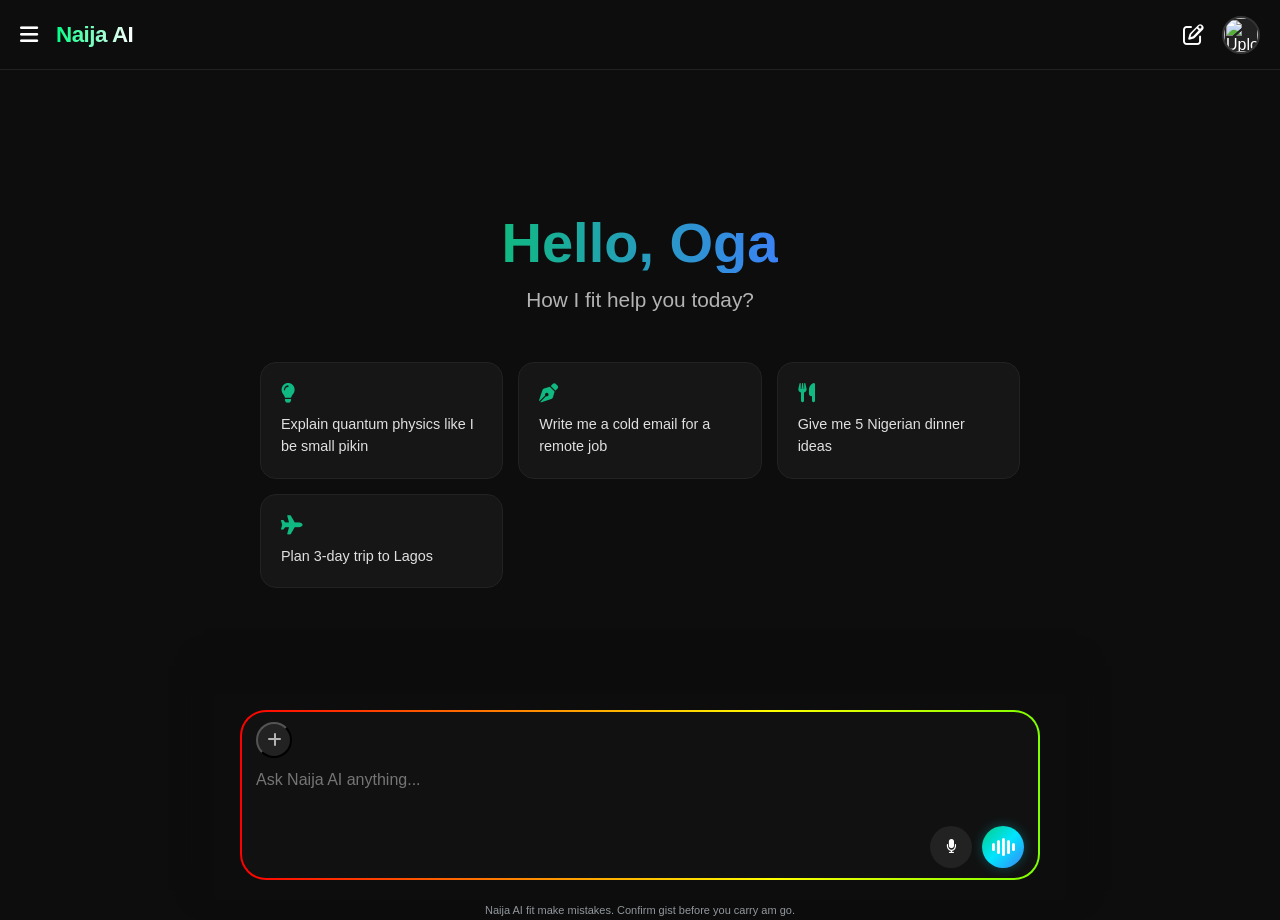
==== commit 043e4523: "Update index.html" ====
--- a/9ja-ai/index.html
+++ b/9ja-ai/index.html
@@ -94,15 +94,37 @@
     <div class="rainbow-border-box">
         <div class="input-container" id="expandingContainer">
  
-            <!-- Image Preview -->
+<!-- ===================================== -->
+<!-- NAIJA AI ATTACHMENTS -->
+<!-- Gallery, Camera and Documents -->
+<!-- ===================================== -->
+
+<!-- Image Preview -->
 <div id="imagePreviewContainer" style="display: none;">
     <div class="preview-wrapper">
-        <img id="imagePreview" src="" alt="Preview">
-        <button id="removeImgBtn" type="button" aria-label="Remove attachment">×</button>
+        <img
+            id="imagePreview"
+            src=""
+            alt="Selected image preview"
+        >
+
+        <button
+            id="removeImgBtn"
+            type="button"
+            aria-label="Remove selected image">
+            ×
+        </button>
     </div>
 </div>
 
-<div class="input-row">
+<!-- Selected Document Preview -->
+<div
+    id="selectedDocumentLabel"
+    style="display: none;">
+</div>
+
+<!-- Input Row -->
+<div class="input-row" id="inputRow">
 
     <!-- Attachment Button -->
     <button
@@ -111,30 +133,40 @@
         id="attachmentButton"
         title="Attach a photo or file"
         aria-label="Attach a photo or file">
+
         <i class="fas fa-plus"></i>
+
     </button>
 
-    <!-- Choose an existing photo -->
+    <!-- Choose Photo from Gallery -->
     <input
         type="file"
         id="imageUpload"
         accept="image/*"
-        hidden>
-
-    <!-- Take a new photo -->
+        hidden
+    >
+
+    <!-- Take Photo with Camera -->
     <input
         type="file"
         id="cameraUpload"
         accept="image/*"
         capture="environment"
-        hidden>
-
-    <!-- Choose a document -->
+        hidden
+    >
+
+    <!-- Upload Documents -->
     <input
         type="file"
         id="documentUpload"
-        accept=".pdf,.docx,.txt"
-        hidden>
+        accept=".pdf,.docx,.txt,application/pdf,text/plain,application/vnd.openxmlformats-officedocument.wordprocessingml.document"
+        hidden
+    >
+
+    <!-- KEEP YOUR EXISTING MESSAGE INPUT HERE -->
+    <!-- KEEP YOUR EXISTING SEND BUTTON HERE -->
+
+</div>
 
     <textarea  
     id="userInput"  
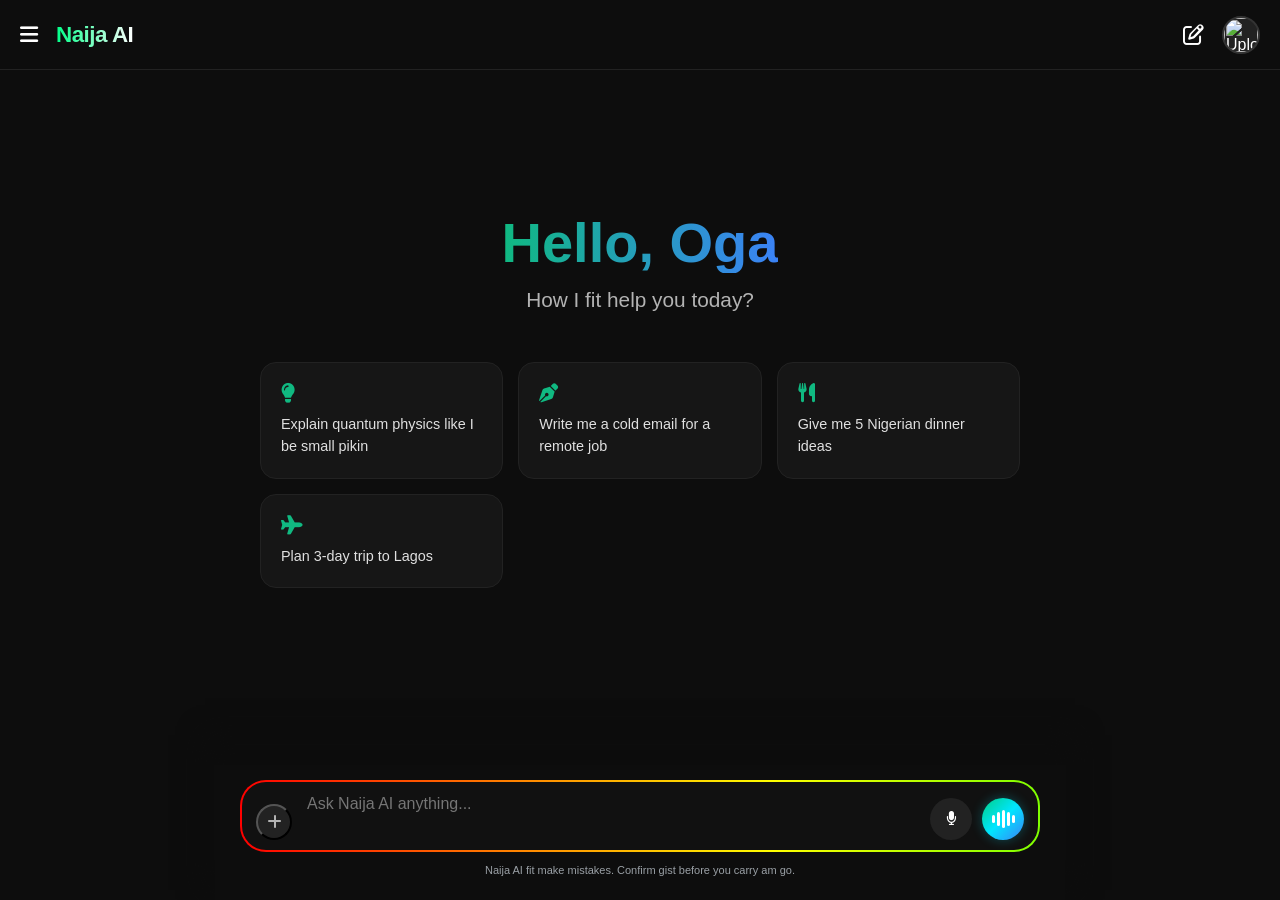
==== commit 90af737e: "Update index.html" ====
--- a/9ja-ai/index.html
+++ b/9ja-ai/index.html
@@ -163,18 +163,13 @@
         hidden
     >
 
-    <!-- KEEP YOUR EXISTING MESSAGE INPUT HERE -->
-    <!-- KEEP YOUR EXISTING SEND BUTTON HERE -->
-
-</div>
-
     <textarea  
     id="userInput"  
     placeholder="Ask Naija AI anything..."  
     autocomplete="off"  
     autocorrect="off"  
     autocapitalize="sentences"  
-    spellcheck="false"></textarea>
+    spellcheck="true"></textarea>
                 
                 <div class="button-group">
 
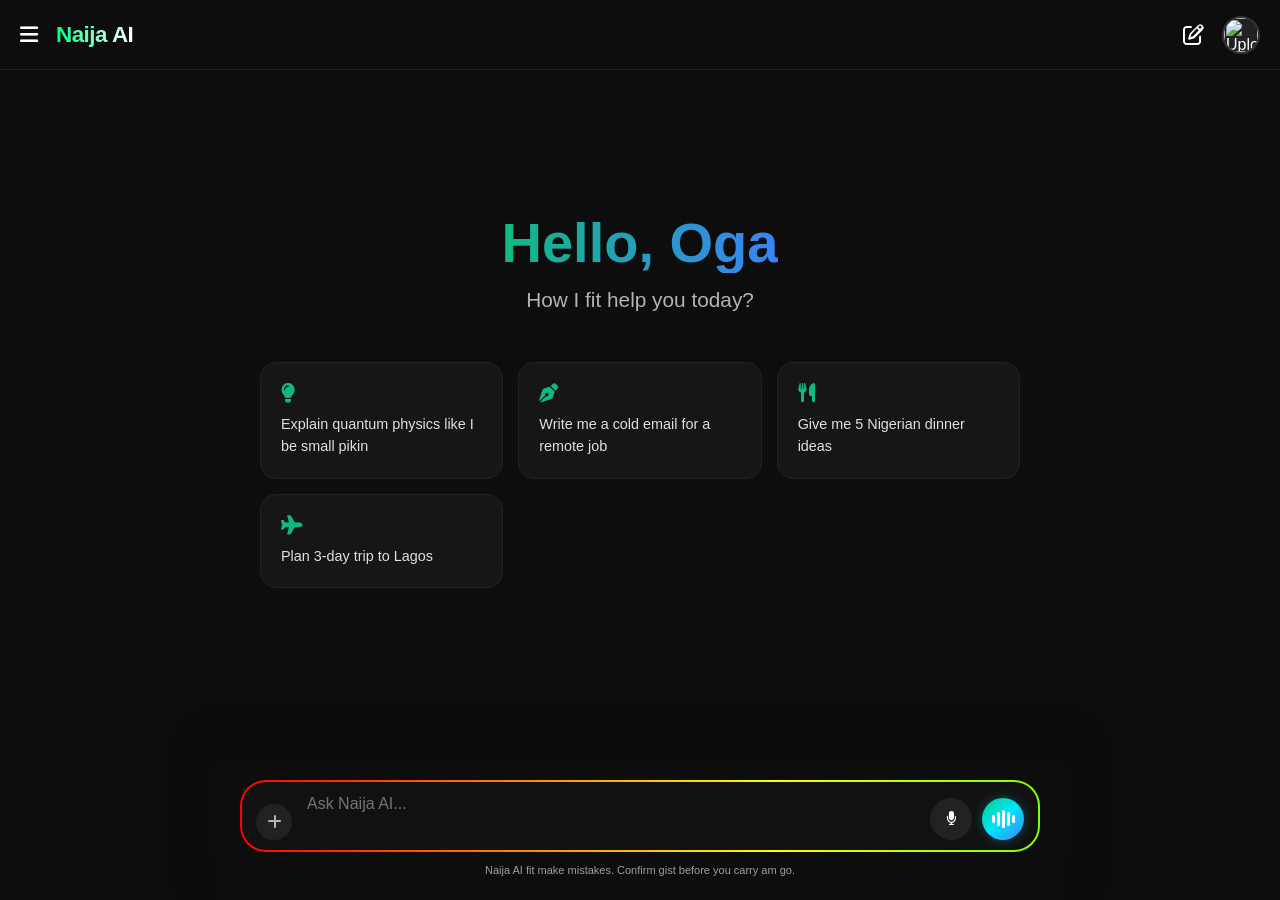
==== commit 101a5091: "Refactor index.html by removing unused elements Removed unused HTML elements related to image and do" ====
--- a/9ja-ai/index.html
+++ b/9ja-ai/index.html
@@ -93,83 +93,28 @@
 <footer class="rainbow-input-section">
     <div class="rainbow-border-box">
         <div class="input-container" id="expandingContainer">
- 
-<!-- ===================================== -->
-<!-- NAIJA AI ATTACHMENTS -->
-<!-- Gallery, Camera and Documents -->
-<!-- ===================================== -->
 
-<!-- Image Preview -->
-<div id="imagePreviewContainer" style="display: none;">
-    <div class="preview-wrapper">
-        <img
-            id="imagePreview"
-            src=""
-            alt="Selected image preview"
-        >
-
-        <button
-            id="removeImgBtn"
-            type="button"
-            aria-label="Remove selected image">
-            ×
-        </button>
-    </div>
+            <div id="imagePreviewContainer" style="display: none;">
+<div class="preview-wrapper">
+<img id="imagePreview" src="" alt="Preview">
+<button id="removeImgBtn" type="button">×</button>
+</div>
 </div>
 
-<!-- Selected Document Preview -->
-<div
-    id="selectedDocumentLabel"
-    style="display: none;">
-</div>
+<div class="input-row">  
+            <label for="imageUpload" class="plus-btn" title="Upload image">  
+                <i class="fas fa-plus"></i>   
+            </label>  
+            <input type="file" id="imageUpload" accept="image/*" style="opacity: 0; position: absolute; width: 1px; height: 1px; pointer-events: none;">
 
-<!-- Input Row -->
-<div class="input-row" id="inputRow">
-
-    <!-- Attachment Button -->
-    <button
-        type="button"
-        class="plus-btn"
-        id="attachmentButton"
-        title="Attach a photo or file"
-        aria-label="Attach a photo or file">
-
-        <i class="fas fa-plus"></i>
-
-    </button>
-
-    <!-- Choose Photo from Gallery -->
-    <input
-        type="file"
-        id="imageUpload"
-        accept="image/*"
-        hidden
-    >
-
-    <!-- Take Photo with Camera -->
-    <input
-        type="file"
-        id="cameraUpload"
-        accept="image/*"
-        capture="environment"
-        hidden
-    >
-
-    <!-- Upload Documents -->
-    <input
-        type="file"
-        id="documentUpload"
-        accept=".pdf,.docx,.txt,application/pdf,text/plain,application/vnd.openxmlformats-officedocument.wordprocessingml.document"
-        hidden
-    >
-
-    <textarea  
+<textarea  
     id="userInput"  
-    placeholder="Ask Naija AI anything..."  
+    placeholder="Ask Naija AI..."  
     autocomplete="off"  
     autocorrect="off"  
     autocapitalize="sentences"  
-    spellcheck="true"></textarea>
+    spellcheck="false"></textarea>
+                
                 
                 <div class="button-group">
 
